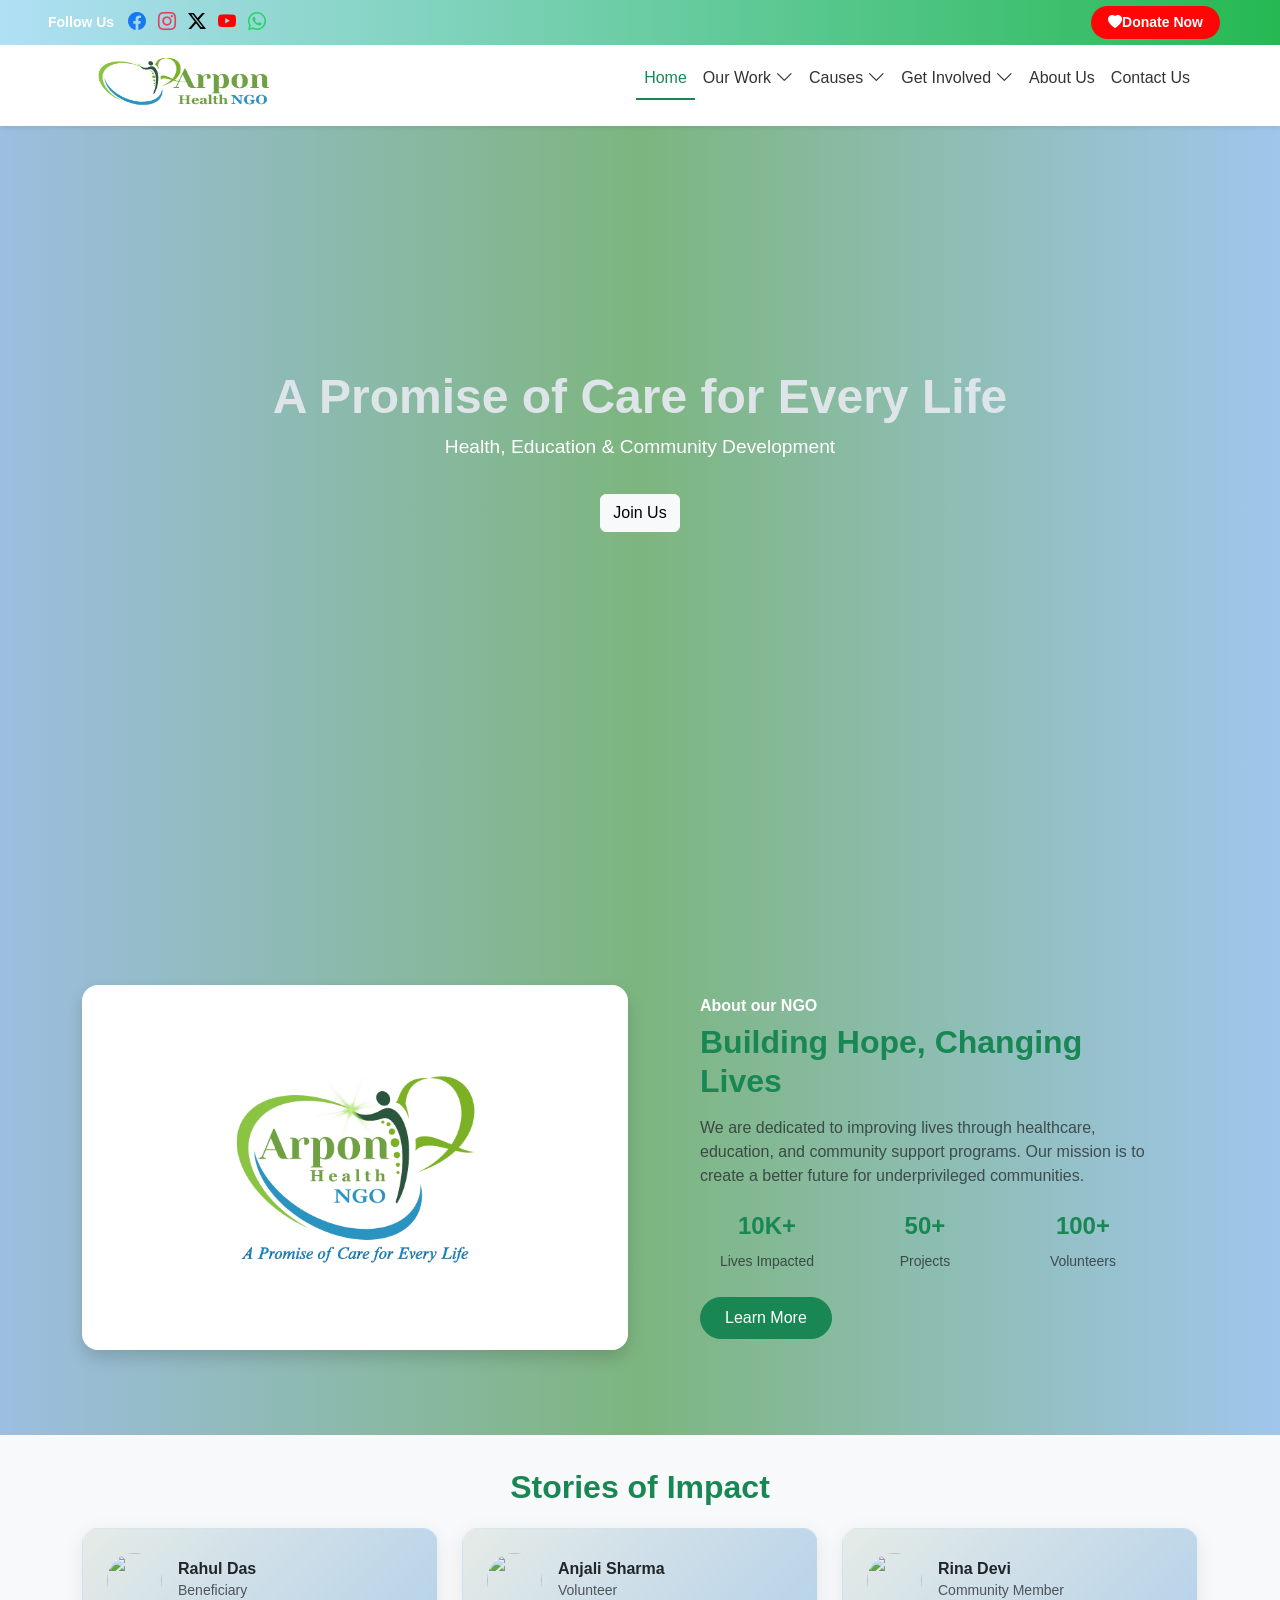
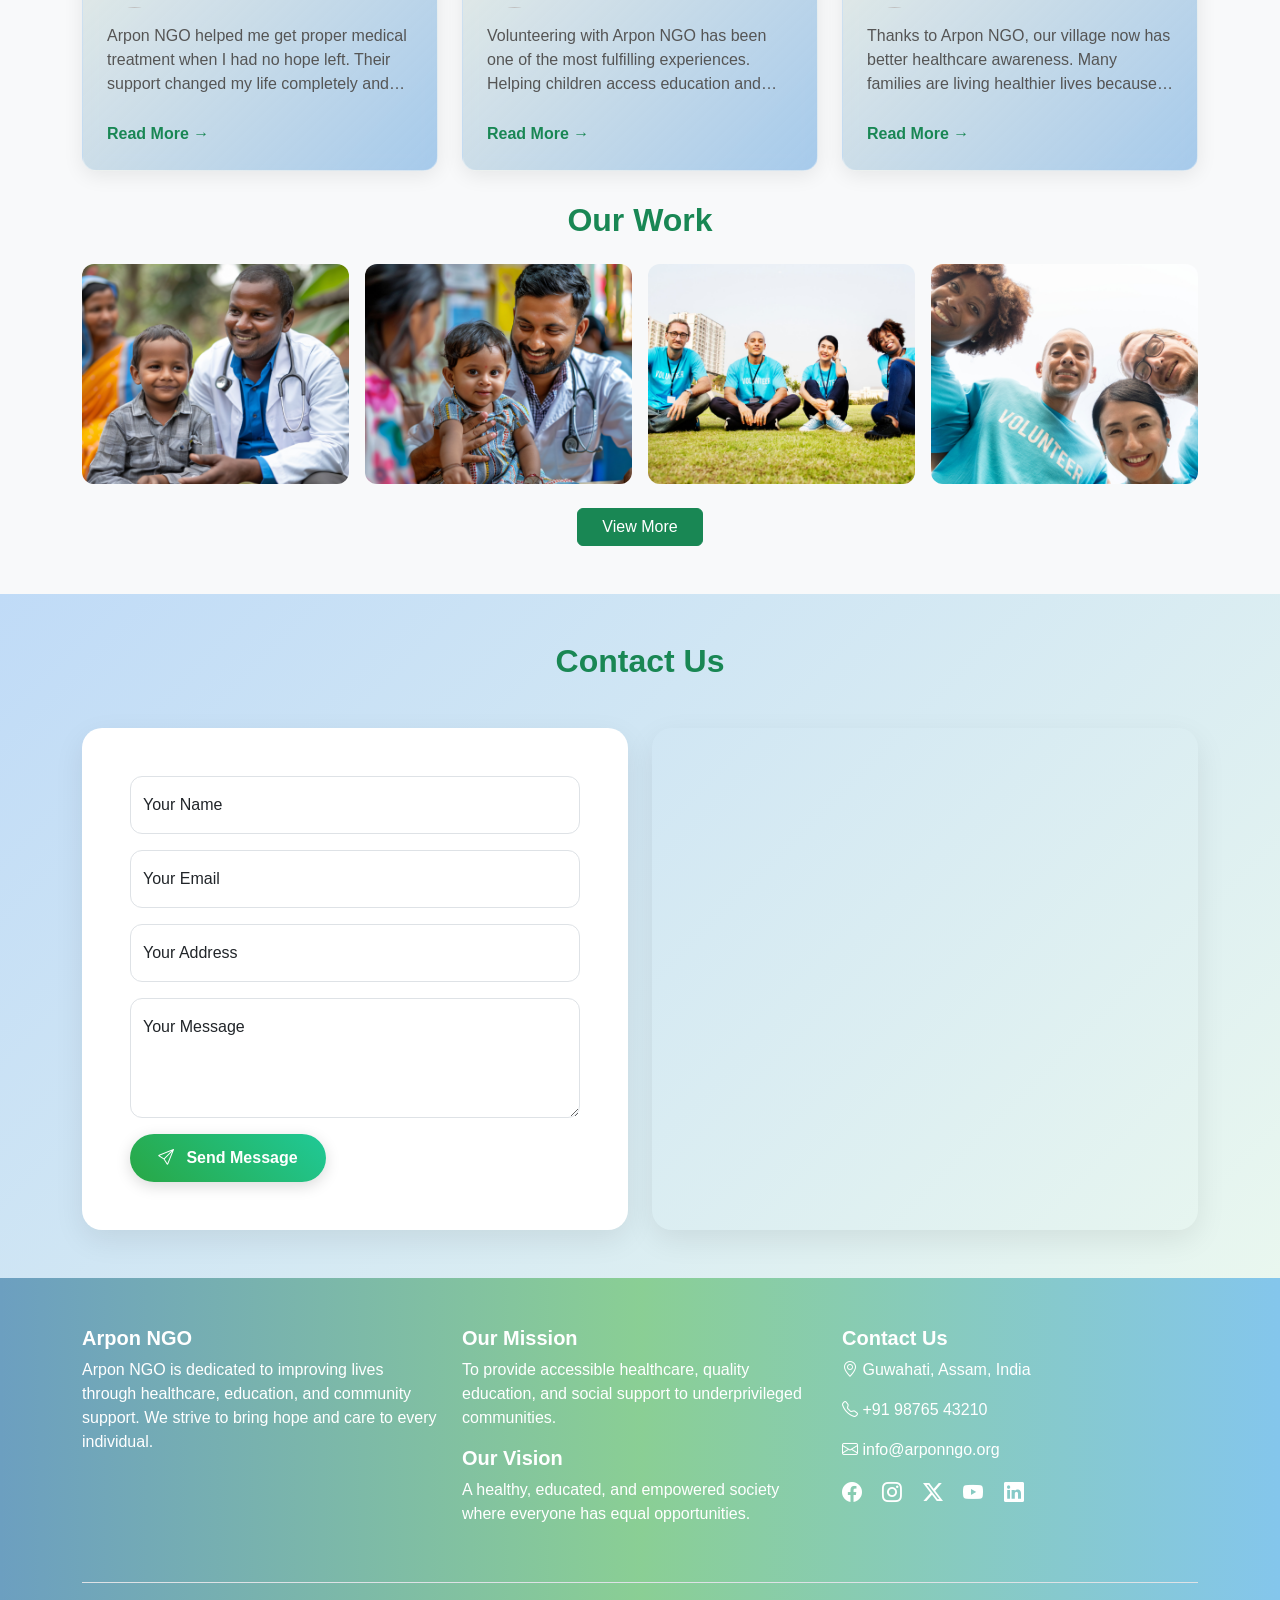
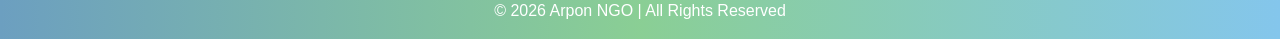
==== index.html @ b03c8c1a "updated all" ====
<!DOCTYPE html>
<html lang="en">
<head>
  <meta charset="UTF-8">
  <meta name="viewport" content="width=device-width, initial-scale=1.0">
  <title>Arpon NGO</title>

  <!-- Bootstrap 5 -->
  <link href="https://cdn.jsdelivr.net/npm/bootstrap@5.3.0/dist/css/bootstrap.min.css" rel="stylesheet">
  <link href="https://cdn.jsdelivr.net/npm/bootstrap-icons@1.11.3/font/bootstrap-icons.css" rel="stylesheet">
  

  <!-- Custom CSS -->
  <link rel="stylesheet" href="aseets/css/index.css">
  <link rel="stylesheet" href="aseets/css/gallery.css">
</head>
<body style="background: linear-gradient(to right, #9cbee0, #509c53be, #a0c6ec);">

  <!-- Top Bar -->
<div class="top-bar d-flex justify-content-between align-items-center px-3 px-lg-5">
  
  <!-- Social -->
   <div class="social-icons d-flex align-items-center">
    <span class="follow-text me-2">Follow Us</span>
      <a href="#" class="facebook"><i class="bi bi-facebook"></i></a>
      <a href="#" class="instagram"><i class="bi bi-instagram"></i></a>
      <a href="#" class="twitter"><i class="bi bi-twitter-x"></i></a>
      <a href="#" class="youtube"><i class="bi bi-youtube"></i></a>
      <a href="#" class="whatsapp"><i class="bi bi-whatsapp"></i></a>
    </div>

  <!-- Donate Button -->
  <a href="#" class="btn btn-donate-top">
    <i class="bi bi-heart-fill"></i>Donate Now</a>
</div>

<!-- Navbar -->
<nav class="navbar navbar-expand-lg navbar-light bg-white shadow-sm fixed-top">
  <div class="container" style="margin-top: -25px; margin-top: -15px;">

<!-- Logo -->
<a class="navbar-brand d-flex align-items-center fw-bold" href="#">
  <img src="aseets/image/logo.png" class="me-2" style="height:70px; width: 200px;">
</a>
    <!-- Mobile Toggle -->
    <button class="navbar-toggler custom-toggler" data-bs-toggle="collapse" data-bs-target="#navMenu">
      <span></span>
      <span></span>
      <span></span>
    </button>

    <!-- Menu -->
    <div class="collapse navbar-collapse" id="navMenu">
      <ul class="navbar-nav ms-auto align-items-lg-center">

        <li class="nav-item">
          <a class="nav-link active" href="#">
            <i class="bi bi-house-door me-1 d-lg-none"></i> Home
          </a>
        </li>
<!-- Our Work -->
<li class="nav-item dropdown">
  <a class="nav-link d-flex align-items-center" data-bs-toggle="dropdown">
    <i class="bi bi-images me-1 d-lg-none"></i>
    Our Work
    <i class="bi bi-chevron-down ms-1 dropdown-arrow"></i>
  </a>
  <ul class="dropdown-menu">
    <li><a class="dropdown-item" href="gallery.html">Photos</a></li>
    <li><a class="dropdown-item" href="gallery.html">Videos</a></li>
  </ul>
</li>

        <!-- Causes -->
        <li class="nav-item dropdown">
          <a class="nav-link d-flex align-items-center" data-bs-toggle="dropdown">
    <i class="bi bi-heart-pulse me-1 d-lg-none"></i> Causes
  <i class="bi bi-chevron-down ms-1 dropdown-arrow"></i>
</a>
          <ul class="dropdown-menu">
            <li><a class="dropdown-item" href="#">Healthcare</a></li>
            <li><a class="dropdown-item" href="#">Education</a></li>
          </ul>
        </li>

<!-- Get Involved -->
<li class="nav-item dropdown">
  <a class="nav-link d-flex align-items-center" data-bs-toggle="dropdown">
    <i class="bi bi-people me-1 d-lg-none"></i>
    Get Involved
    <i class="bi bi-chevron-down ms-1 dropdown-arrow"></i>
  </a>
  <ul class="dropdown-menu">
    <li><a class="dropdown-item" href="volunteer.html">Volunteer</a></li>
    <li><a class="dropdown-item" href="#">Partner With Us</a></li>
  </ul>
</li>

        <li class="nav-item">
          <a class="nav-link" href="about_us.html">
            <i class="bi bi-info-circle me-1 d-lg-none"></i> About Us
          </a>
        </li>

        <li class="nav-item">
          <a class="nav-link" href="#contact">
            <i class="bi bi-envelope me-1 d-lg-none"></i> Contact Us
          </a>
        </li>

      </ul>
    </div>

  </div>
</nav>

<!-- Hero Section -->
<section class="hero">
  <img src="aseets/image/NGO-health.img" class="hero-img" alt="NGO Work">

  <div class="container">
    <h1>A Promise of Care for Every Life</h1>
    <p class="text-white"> Health, Education & Community Development</p>
    <a href="volunteer.html" class="btn btn-light mt-3">Join Us</a>
  </div>
</section>

<!-- About Section -->
<section id="about" class="about-section py-5">
  <div class="container">
    <div class="row align-items-center g-4">

      <!-- Image -->
      <div class="col-lg-6 text-center">
        <div class="about-img-wrapper">
          <img src="aseets/image/Arpan-about.png" class="img-fluid rounded-4 shadow" alt="NGO Work">
        </div>
      </div>

      <!-- About -->
      <div class="col-lg-6">
        <div class="about-card p-4 p-md-5">

          <h6 class="text-white fw-semibold mb-2">About our NGO </h6>
          <h2 class="fw-bold mb-3">Building Hope, Changing Lives</h2>

          <p class="text-muted">
            We are dedicated to improving lives through healthcare, education,
            and community support programs. Our mission is to create a better
            future for underprivileged communities.
          </p>

          <!-- Stats -->
          <div class="row text-center my-4">
            <div class="col-4">
              <h4 class="fw-bold text-success">10K+</h4>
              <small class="text-muted">Lives Impacted</small>
            </div>
            <div class="col-4">
              <h4 class="fw-bold text-success">50+</h4>
              <small class="text-muted">Projects</small>
            </div>
            <div class="col-4">
              <h4 class="fw-bold text-success">100+</h4>
              <small class="text-muted">Volunteers</small>
            </div>
          </div>

          <!-- Button -->
          <a href="about_us.html" class="btn btn-success px-4 py-2 rounded-pill glow-btn">
            Learn More
          </a>

        </div>
      </div>

    </div>
  </div>
</section>


<!-- Stories of Impact -->
<section id="stories" class="py-5 bg-light">
  <div class="container">
    <h2 class="text-center fw-bold mb-5" style="margin-top: -15px;"> Stories of Impact</h2>

    <!--  Desktop Grid -->
    <div class="row g-4 d-none d-md-flex" style="margin-top: -50px; margin-bottom: -1rem;">

      <!-- Card 1 -->
      <div class="col-md-4">
        <div class="story-card h-100 p-4">
          <div class="d-flex align-items-center mb-3">
            <img src="aseets/image/user1.jpg" class="story-avatar me-3">
            <div>
              <h6 class="mb-0 fw-bold">Rahul Das</h6>
              <small class="text-muted">Beneficiary</small>
            </div>
          </div>

          <p class="story-text">
            Arpon NGO helped me get proper medical treatment when I had no hope left. 
            Their support changed my life completely and now I am able to work and support my family again.
          </p>

          <span class="read-more">Read More →</span>
        </div>
      </div>

      <!-- Card 2 -->
      <div class="col-md-4">
        <div class="story-card h-100 p-4">
          <div class="d-flex align-items-center mb-3">
            <img src="aseets/image/user2.jpg" class="story-avatar me-3">
            <div>
              <h6 class="mb-0 fw-bold">Anjali Sharma</h6>
              <small class="text-muted">Volunteer</small>
            </div>
          </div>

          <p class="story-text">
            Volunteering with Arpon NGO has been one of the most fulfilling experiences. 
            Helping children access education and seeing their smiles is priceless.
          </p>

          <span class="read-more">Read More →</span>
        </div>
      </div>

      <!-- Card 3 -->
      <div class="col-md-4">
        <div class="story-card h-100 p-4">
          <div class="d-flex align-items-center mb-3">
            <img src="aseets/image/user3.jpg" class="story-avatar me-3">
            <div>
              <h6 class="mb-0 fw-bold">Rina Devi</h6>
              <small class="text-muted">Community Member</small>
            </div>
          </div>

          <p class="story-text">
            Thanks to Arpon NGO, our village now has better healthcare awareness. 
            Many families are living healthier lives because of their programs.
          </p>

          <span class="read-more">Read More →</span>
        </div>
      </div>

    </div>

    <!--Mobile Slider -->
    <div id="storyCarousel" class="carousel slide d-md-none" data-bs-ride="carousel">
      <div class="carousel-inner" style="margin-top: -20px;">

        <!-- Slide 1 -->
        <div class="carousel-item active">
          <div class="story-card p-4">
            <div class="d-flex align-items-center mb-3">
              <img src="aseets/image/Teams-img/3.png" class="story-avatar me-3">
              <div>
                <h6 class="mb-0 fw-bold">Rahul Das</h6>
                <small class="text-muted">Beneficiary</small>
              </div>
            </div>

            <p class="story-text">
              Arpon NGO helped me get proper medical treatment when I had no hope left. 
              Their support changed my life completely and now I am able to work and support my family again.Thanks to Arpon NGO, our village now has better healthcare awareness. 
              Many families are living healthier lives because of their programs.
            </p>

            <span class="read-more">Read More →</span>
          </div>
        </div>

        <!-- Slide 2 -->
        <div class="carousel-item">
          <div class="story-card p-4">
            <div class="d-flex align-items-center mb-3">
              <img src="aseets/image/Teams-img/2.png" class="story-avatar me-3">
              <div>
                <h6 class="mb-0 fw-bold">Anjali Sharma</h6>
                <small class="text-muted">Volunteer</small>
              </div>
            </div>

            <p class="story-text">
              Volunteering with Arpon NGO has been one of the most fulfilling experiences. 
              Helping children access education and seeing their smiles is priceless.Thanks to Arpon NGO, our village now has better healthcare awareness. 
              Many families are living healthier lives because of their programs.
            </p>

            <span class="read-more">Read More →</span>
          </div>
        </div>

        <!-- Slide 3 -->
        <div class="carousel-item">
          <div class="story-card p-4">
            <div class="d-flex align-items-center mb-3">
              <img src="aseets/image/Teams-img/1.png" class="story-avatar me-3">
              <div>
                <h6 class="mb-0 fw-bold">Rina Devi</h6>
                <small class="text-muted">Community Member</small>
              </div>
            </div>

            <p class="story-text">
              Thanks to Arpon NGO, our village now has better healthcare awareness. 
              Many families are living healthier lives because of their programs.Thanks to Arpon NGO, our village now has better healthcare awareness. 
              Many families are living healthier lives because of their programs.
            </p>

            <span class="read-more">Read More →</span>
          </div>
        </div>

      </div>

      <!-- Controls -->
      <button class="carousel-control-prev" type="button" data-bs-target="#storyCarousel" data-bs-slide="prev">
        <span class="carousel-control-prev-icon bg-dark rounded-circle p-2"></span>
      </button>

      <button class="carousel-control-next" type="button" data-bs-target="#storyCarousel" data-bs-slide="next">
        <span class="carousel-control-next-icon bg-dark rounded-circle p-2"></span>
      </button>
    </div>

  </div>
</section>

<!-- Gallery Section -->
<section id="gallery" class="py-5 bg-light">
  <div class="container" style="margin-top: -50px;">
    <h2 class="text-center fw-bold mb-4">Our Work</h2>

    <!-- Initial Gallery (Preview) -->
    <div class="row g-3" id="previewGallery">

      <!-- Image -->
      <div class="col-4 col-md-3">
        <img src="aseets/image/1.png" class="img-fluid gallery-img"
          data-title="Medical Camp" data-date="Jan 2026">
      </div>

      <div class="col-4 col-md-3">
        <img src="aseets/image/2.png" class="img-fluid gallery-img"
          data-title="Health Drive" data-date="Feb 2026">
      </div>

      <div class="col-4 col-md-3">
        <img src="aseets/image/3.png" class="img-fluid gallery-img"
          data-title="Awareness Program" data-date="Mar 2026">
      </div>

      <div class="col-4 col-md-3">
        <img src="aseets/image/4.png" class="img-fluid gallery-img"
          data-title="Community Help" data-date="Apr 2026">
      </div>

    </div>

    <!-- View More Button -->
   <div class="text-center mt-4">
  <a href="gallery.html" class="btn btn-success px-4">
    View More
  </a>
</div>

    <!-- Full Gallery -->
    <div class="row g-3 mt-3 d-none" id="fullGallery">

      <!-- Add MANY images -->
      <div class="col-4 col-md-3">
        <img src="aseets/image/5.png" class="img-fluid gallery-img"
          data-title="Health Camp" data-date="May 2026">
      </div>

      <div class="col-4 col-md-3">
        <img src="aseets/image/6.png" class="img-fluid gallery-img"
          data-title="Food Distribution" data-date="Jun 2026">
      </div>

      <div class="col-4 col-md-3">
        <img src="aseets/image/1.png" class="img-fluid gallery-img"
          data-title="Medical Help" data-date="Jul 2026">
      </div>

      <!-- Add more as needed -->

      <!-- Show Less -->
      <div class="col-12 text-center mt-4">
        <button class="btn btn-outline-success" id="showLessBtn">
          Show Less
        </button>
      </div>

    </div>
  </div>
</section>

<div class="modal fade" id="imageModal" tabindex="-1">
  <div class="modal-dialog modal-dialog-centered">
    <div class="modal-content text-center">

      <button class="btn-close position-absolute top-0 end-0 m-3"
        data-bs-dismiss="modal"></button>

      <img id="modalImage">

      <div id="modalCaption" class="text-white"></div>

    </div>
  </div>
</div>




<section id="contact" class="py-5 contact-section">
  <div class="container">

    <h2 class="text-center fw-bold mb-5">Contact Us</h2>

    <div class="row g-4 align-items-stretch">

      <!-- Contact Form -->
      <div class="col-lg-6 col-md-12">
        <div class="contact-card p-4 p-lg-5 h-100">

          <form>

            <div class="form-floating mb-3">
              <input type="text" class="form-control" placeholder="Your Name">
              <label>Your Name</label>
            </div>

            <div class="form-floating mb-3">
              <input type="email" class="form-control" placeholder="Your Email">
              <label>Your Email</label>
            </div>

            <div class="form-floating mb-3">
              <input type="text" class="form-control" placeholder="Your Address">
              <label>Your Address</label>
            </div>

            <div class="form-floating mb-3">
              <textarea class="form-control" style="height: 120px;" placeholder="Your Message"></textarea>
              <label>Your Message</label>
            </div>

            <!-- SAME BUTTON -->
            <button class="btn-send">
              <i class="bi bi-send me-2"></i> Send Message
            </button>

          </form>

        </div>
      </div>

      <!-- Map + Info -->
      <div class="col-lg-6 col-md-12">
        <div class="map-card h-100">

          <iframe 
            src="https://maps.google.com/maps?q=guwahati&t=&z=13&ie=UTF8&iwloc=&output=embed"
            allowfullscreen>
          </iframe>

        </div>
      </div>

    </div>

  </div>
</section>

<!-- Footer -->
<footer style="background: linear-gradient(to right, #6c9fc0, #a3f7aece, #84c6ec);"
class="bg-dark text-white pt-5 pb-3">
  <div class="container">
    <div class="row">

      <!-- About NGO -->
      <div class="col-md-4 mb-4">
        <h5 class="fw-bold">Arpon NGO</h5>
        <p>
          Arpon NGO is dedicated to improving lives through healthcare, education, 
          and community support. We strive to bring hope and care to every individual.
        </p>
      </div>

      <!-- Mission & Vision -->
      <div class="col-md-4 mb-4">
        <h5 class="fw-bold">Our Mission</h5>
        <p>
          To provide accessible healthcare, quality education, and social support 
          to underprivileged communities.
        </p>

        <h5 class="fw-bold mt-3">Our Vision</h5>
        <p>
          A healthy, educated, and empowered society where everyone has equal opportunities.
        </p>
      </div>

      <!-- Contact Info -->
      <div class="col-md-4 mb-4">
        <h5 class="fw-bold">Contact Us</h5>
        <p><i class="bi bi-geo-alt"></i> Guwahati, Assam, India</p>
        <p><i class="bi bi-telephone"></i> +91 98765 43210</p>
        <p><i class="bi bi-envelope"></i> info@arponngo.org</p>

        <!-- Social Media -->
        <div class="mt-3">
          <a href="#" class="text-white me-3"><i class="bi bi-facebook fs-5"></i></a>
          <a href="#" class="text-white me-3"><i class="bi bi-instagram fs-5"></i></a>
          <a href="#" class="text-white me-3"><i class="bi bi-twitter-x fs-5"></i></a>
          <a href="#" class="text-white me-3"><i class="bi bi-youtube fs-5"></i></a>
          <a href="#" class="text-white"><i class="bi bi-linkedin fs-5"></i></a>
        </div>
      </div>

    </div>

    <!-- Bottom Footer -->
    <div class="text-center border-top pt-3 mt-3">
      <p class="mb-0">© 2026 Arpon NGO | All Rights Reserved</p>
    </div>
  </div>
</footer>

<!-- Bootstrap JS -->
<script src="https://cdn.jsdelivr.net/npm/bootstrap@5.3.0/dist/js/bootstrap.bundle.min.js"></script>

<script src="aseets/js/gallery.js"></script>
<script src="aseets/js/stories.js"></script>


</body>
</html>
---- aseets/css/index.css ----
/* Colors */
:root {
  --primary: #8bc343;
  --secondary: #2a93c0;
}

/* General */
body {
  font-family: 'Segoe UI', sans-serif;
}


/* ================= TOP BAR ================= */

.top-bar {
  position: fixed;
  top: 0;
  width: 100%;
  z-index: 1050;
  background: linear-gradient(to right, #b0e0f5, #25b952);
  color: #fff;
  min-height: 45px;
  padding: 5px 0;
}

/* Social Container */
.social-icons {
  display: flex;
  align-items: center;
}

/* Follow Us Text */
.follow-text {
  font-size: 14px;
  font-weight: 600;
  color: #ffffff;
  margin-right: 8px;
  white-space: nowrap;
}

/* Links */
.top-bar a {
  color: #fff;
  margin-right: 12px;
  font-size: 14px;
  transition: 0.3s;
}

.top-bar a:hover {
  color: #f5fbff;
}

/* SOCIAL ICON COLORS */
.social-icons a {
  font-size: 18px;
  margin: 0 6px;
  transition: 0.3s;
}

/* Facebook */
.social-icons a.facebook {
  color: #1877F2;
}

/* Instagram */
.social-icons a.instagram {
  color: #E4405F;
}

/* Twitter (X) */
.social-icons a.twitter {
  color: #000000;
}

/* YouTube */
.social-icons a.youtube {
  color: #FF0000;
}

/* WhatsApp */
.social-icons a.whatsapp {
  color: #25D366;
}

/* Hover */
.social-icons a:hover {
  transform: scale(1.2);
}

/* Donate Button */
.btn-donate-top {
  background: #ff0505;
  color: #fff;
  padding: 5px 16px;
  border-radius: 30px;
  text-decoration: none;
  font-weight: 600;
  animation: glow 1.5s infinite alternate;
}

.btn-donate-top:hover {
  transform: scale(1.1);
}

/* ================= MOBILE ================= */

@media (max-width: 576px) {

  .top-bar {
    flex-wrap: wrap;
    justify-content: space-between;
    padding: 6px 10px;
  }

  /* KEEP Follow Us visible */
  .follow-text {
    display: inline;
    font-size: 13px;
  }

  .social-icons a {
    font-size: 15px;
    margin: 0 4px;
  }

  .btn-donate-top {
    padding: 4px 10px;
    font-size: 12px;
  }
}
/* Navbar Fix after topbar */
.navbar {
  top: 45px;
}

/* Mobile Icons */
.nav-link i {
  font-size: 18px;
}

/* Custom Hamburger */
.custom-toggler {
  border: none;
  outline: none;
}

.custom-toggler span {
  display: block;
  width: 25px;
  height: 3px;
  margin: 5px;
  background: #28a745;
  transition: 0.3s;
}

/* Animation */
.custom-toggler:hover span {
  background: #000;
}

/* Animation when active */
.custom-toggler.active span:nth-child(1) {
  transform: rotate(45deg) translate(5px, 5px);
}

.custom-toggler.active span:nth-child(2) {
  opacity: 0;
}

.custom-toggler.active span:nth-child(3) {
  transform: rotate(-45deg) translate(6px, -6px);
}

/* Dropdown Smooth */
.dropdown-menu {
  border-radius: 10px;
  border: none;
  box-shadow: 0 10px 20px rgba(0,0,0,0.1);
}


/* NAV LINK UNDERLINE ANIMATION */
.navbar .nav-link {
  position: relative;
  color: #333;
  transition: 0.3s;
}

/* underline hidden */
.navbar .nav-link::after {
  content: "";
  position: absolute;
  width: 0%;
  height: 2px;
  left: 0;
  bottom: 0;
  background: #198754; /* Bootstrap success color */
  transition: width 0.3s ease;
}

/* hover effect */
.navbar .nav-link:hover::after {
  width: 100%;
}

/* active link underline */
.navbar .nav-link.active::after {
  width: 100%;
}

/* optional active color */
.navbar .nav-link.active {
  color: #198754 !important;
}


/* DROPDOWN HOVER (Desktop only) */
@media (min-width: 992px) {
  .navbar .dropdown:hover .dropdown-menu {
    display: block;
    margin-top: 0;
  }
}

/* Hero Section */
.hero {
  position: relative;
  height: 100vh;
  display: flex;
  align-items: center;
  justify-content: center;
  overflow: hidden;
}

/* Background Image */
.hero-img {
  position: absolute;
  width: 100%;
  height: 100%;
  object-fit: cover;
  top: 0;
  left: 0;
  z-index: 1;
}

/* Dark Overlay (IMPORTANT) */
.hero::before {
.hero::before {
  background: linear-gradient(
    rgba(0,0,0,0.6),
    rgba(0,0,0,0.4)
  );
}
}

/* Text Content */
.hero .container {
  position: relative;
  z-index: 3;
  text-align: center;
  color: #dee5e9;
}
.hero .btn {
  transition: all 0.3s ease;
}

.hero .btn:hover {
  transform: translateY(-5px);
  background-color: #4CAF50;
  color: #fff;
}

/* Improve visibility */
.hero h1 {
  font-size: 3rem;
  font-weight: 700;
}

.hero p {
  font-size: 1.2rem;
}

/* Hover Glow about */
.glow-btn:hover {
  box-shadow: 0 0 15px rgba(252, 255, 253, 0.8),
              0 0 30px rgba(27, 180, 21, 0.993);
  transform: translateY(-2px);
}

/* stories of impact */
/* Story Card */
.story-card {
  background: #ffffff;
  border-radius: 15px;
  box-shadow: 0 5px 20px rgba(0,0,0,0.08);
  transition: 0.3s;
  display: flex;
  flex-direction: column;
}
.story-card {
  background: linear-gradient(135deg, rgba(227, 233, 228, 0.904), rgba(134, 183, 229, 0.719));
  backdrop-filter: blur(10px);
  border: 1px solid rgba(255,255,255,0.3);
}
.story-card:hover {
  transform: translateY(-5px);
}

/* Avatar */
.story-avatar {
  width: 55px;
  height: 55px;
  border-radius: 50%;
  object-fit: cover;
}

/* Equal text area */
.story-text {
  display: -webkit-box;
  -webkit-line-clamp: 3; /* truncate */
  -webkit-box-orient: vertical;
  overflow: hidden;
  color: #555;
  flex-grow: 1;
  transition: 0.3s;
}

/* Expanded */
.story-text.expanded {
  -webkit-line-clamp: unset;
}

/* Read More */
.read-more {
  color: #198754;
  font-weight: 600;
  cursor: pointer;
  margin-top: 10px;
  display: inline-block;
}
/* ===== SECTION BG ===== */
.contact-section {
  background: linear-gradient(135deg, #c0dbf7, #e9f7ef);
}

/* ===== CARD STYLE ===== */
.contact-card {
  background: #fff;
  border-radius: 20px;
  box-shadow: 0 10px 30px rgba(0,0,0,0.08);
  transition: 0.3s;
}

.contact-card:hover {
  transform: translateY(-5px);
}

/* ===== FORM ===== */
.form-control {
  border-radius: 12px;
  padding: 12px;
}

.form-control:focus {
  border-color: #198754;
  box-shadow: 0 0 0 0.15rem rgba(25,135,84,0.2);
}

/* ===== MAP CARD ===== */
.map-card {
  border-radius: 20px;
  overflow: hidden;
  box-shadow: 0 10px 30px rgba(0,0,0,0.08);
  height: 100%;
}

.map-card iframe {
  width: 100%;
  height: 100%;
  min-height: 300px;
  border: 0;
}

/* ===== BUTTON (UNCHANGED STYLE ENHANCED) ===== */
/* Animated Send message Button */
.btn-send {
  position: relative;
  display: inline-block;
  padding: 12px 28px;
  background: linear-gradient(45deg, #28a745, #20c997);
  color: #fff;
  font-weight: 600;
  border: none;
  border-radius: 50px;
  overflow: hidden;
  transition: all 0.3s ease;
  box-shadow: 0 4px 15px rgba(0,0,0,0.15);
}



/* ===== MOBILE ===== */
@media (max-width: 576px) {

  .contact-card {
    padding: 20px !important;
  }

  .btn-send {
    width: 100%;
    text-align: center;
  }

  h2 {
    font-size: 22px;
  }
}

/* ===== TABLET ===== */
@media (min-width: 577px) and (max-width: 991px) {

  .map-card iframe {
    min-height: 350px;
  }
}

/* ===== DESKTOP ===== */
@media (min-width: 992px) {

  .map-card iframe {
    min-height: 100%;
  }
}

/* Footer */
footer {
  background: var(--secondary);
  color: white;
}
footer a:hover {
  color: #4CAF50;
  transition: 0.3s;
}

/* Universal Responsive Spacing */
.custom-margin {
  margin-bottom: clamp(16px, 3vw, 32px);
}




    .nav-link {
    padding: 10px 0;
    font-size: 16px;
  }
---- aseets/css/gallery.css ----
/* ===== BODY ===== */
body {
  background: #f8f9fa;
}

/* ===== TITLE ===== */
h2 {
  color: #198754;
}

/* ===== TABS ===== */
.nav-pills .nav-link {
  border-radius: 30px;
  padding: 8px 20px;
  border: 1px solid #198754;
  color: #198754;
  margin: 5px;
  transition: 0.3s;
}

.nav-pills .nav-link.active {
  background: #198754;
  color: #fff;
}

/* ===== GALLERY CARD ===== */
.gallery-card {
  position: relative;
  overflow: hidden;
  border-radius: 15px;
  cursor: pointer;
}

/* ===== IMAGE FIX (CLEAN SINGLE RULE) ===== */
.gallery-img {
  width: 100%;
  height: 140px;              /* Mobile default */
  object-fit: cover;
  border-radius: 12px;
  transition: 0.4s;
}

/* Tablet */
@media (min-width: 576px) {
  .gallery-img {
    height: 180px;
  }
}

/* Desktop */
@media (min-width: 992px) {
  .gallery-img {
    height: 220px;
  }
}

/* ===== HOVER EFFECT ===== */
.gallery-card:hover .gallery-img {
  transform: scale(1.08);
}

/* ===== OVERLAY ===== */
.overlay {
  position: absolute;
  inset: 0;
  background: rgba(0,0,0,0.5);
  display: flex;
  justify-content: center;
  align-items: center;
  opacity: 0;
  transition: 0.3s;
}

.overlay span {
  color: #fff;
  background: #198754;
  padding: 6px 15px;
  border-radius: 20px;
  font-weight: 500;
}

.gallery-card:hover .overlay {
  opacity: 1;
}

/* ===== VIDEO ===== */
.video-card {
  border-radius: 12px;
  overflow: hidden;
}

/* ===== MODAL PERFECT FIX ===== */
.modal-dialog {
  max-width: 900px;
}

/* Dark background */
.modal-content {
  background: rgba(0, 0, 0, 0.95);
  border-radius: 12px;
  padding: 10px;
  text-align: center;
}

/* IMAGE INSIDE MODAL */
#modalImage {
  width: 100%;
  max-height: 80vh;           /* Desktop perfect fit */
  object-fit: contain;
  border-radius: 10px;
}

/* Caption */
#modalCaption {
  color: #fff;
  margin-top: 10px;
  font-size: 15px;
}

/* Close button */
.btn-close {
  position: absolute;
  top: 10px;
  right: 10px;
  background: #fff;
  border-radius: 50%;
  opacity: 1;
}

/* ===== MOBILE MODAL FIX ===== */
@media(max-width:768px){
  #modalImage {
    max-height: 60vh;
  }
}
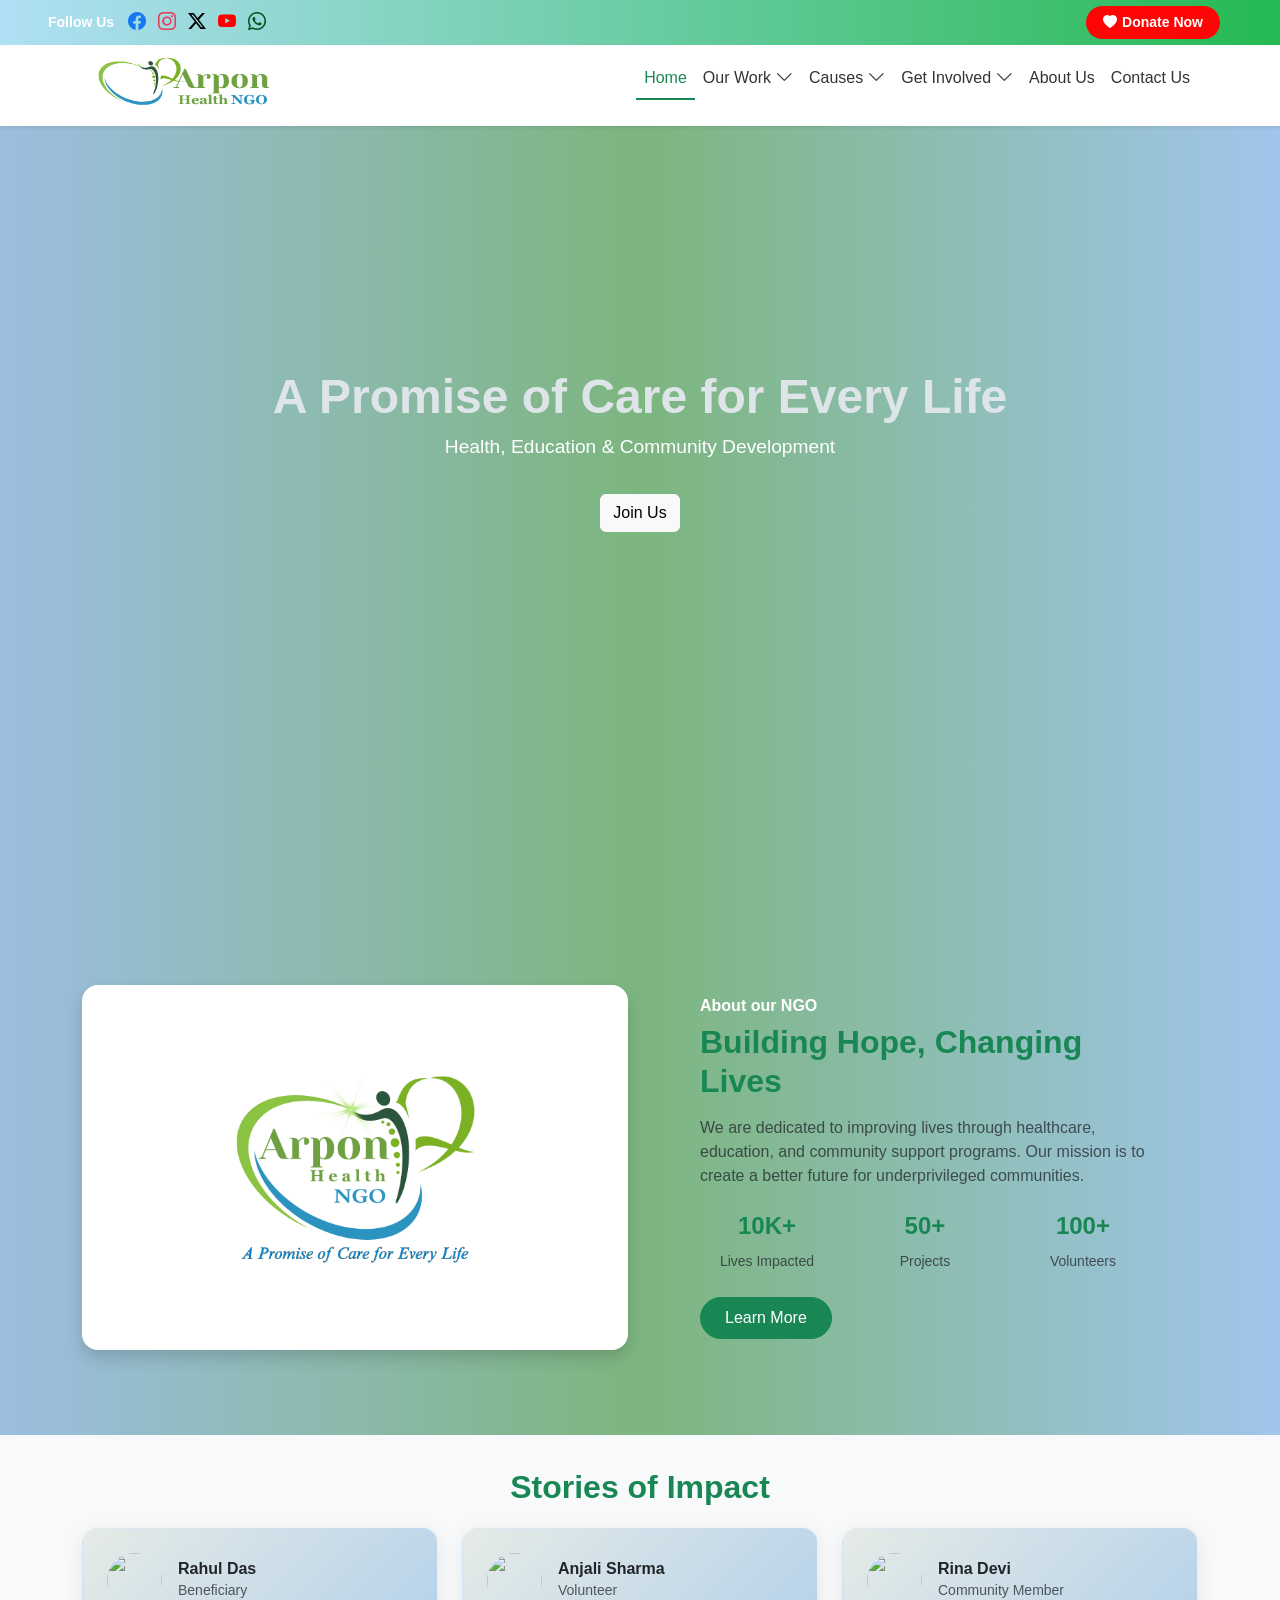
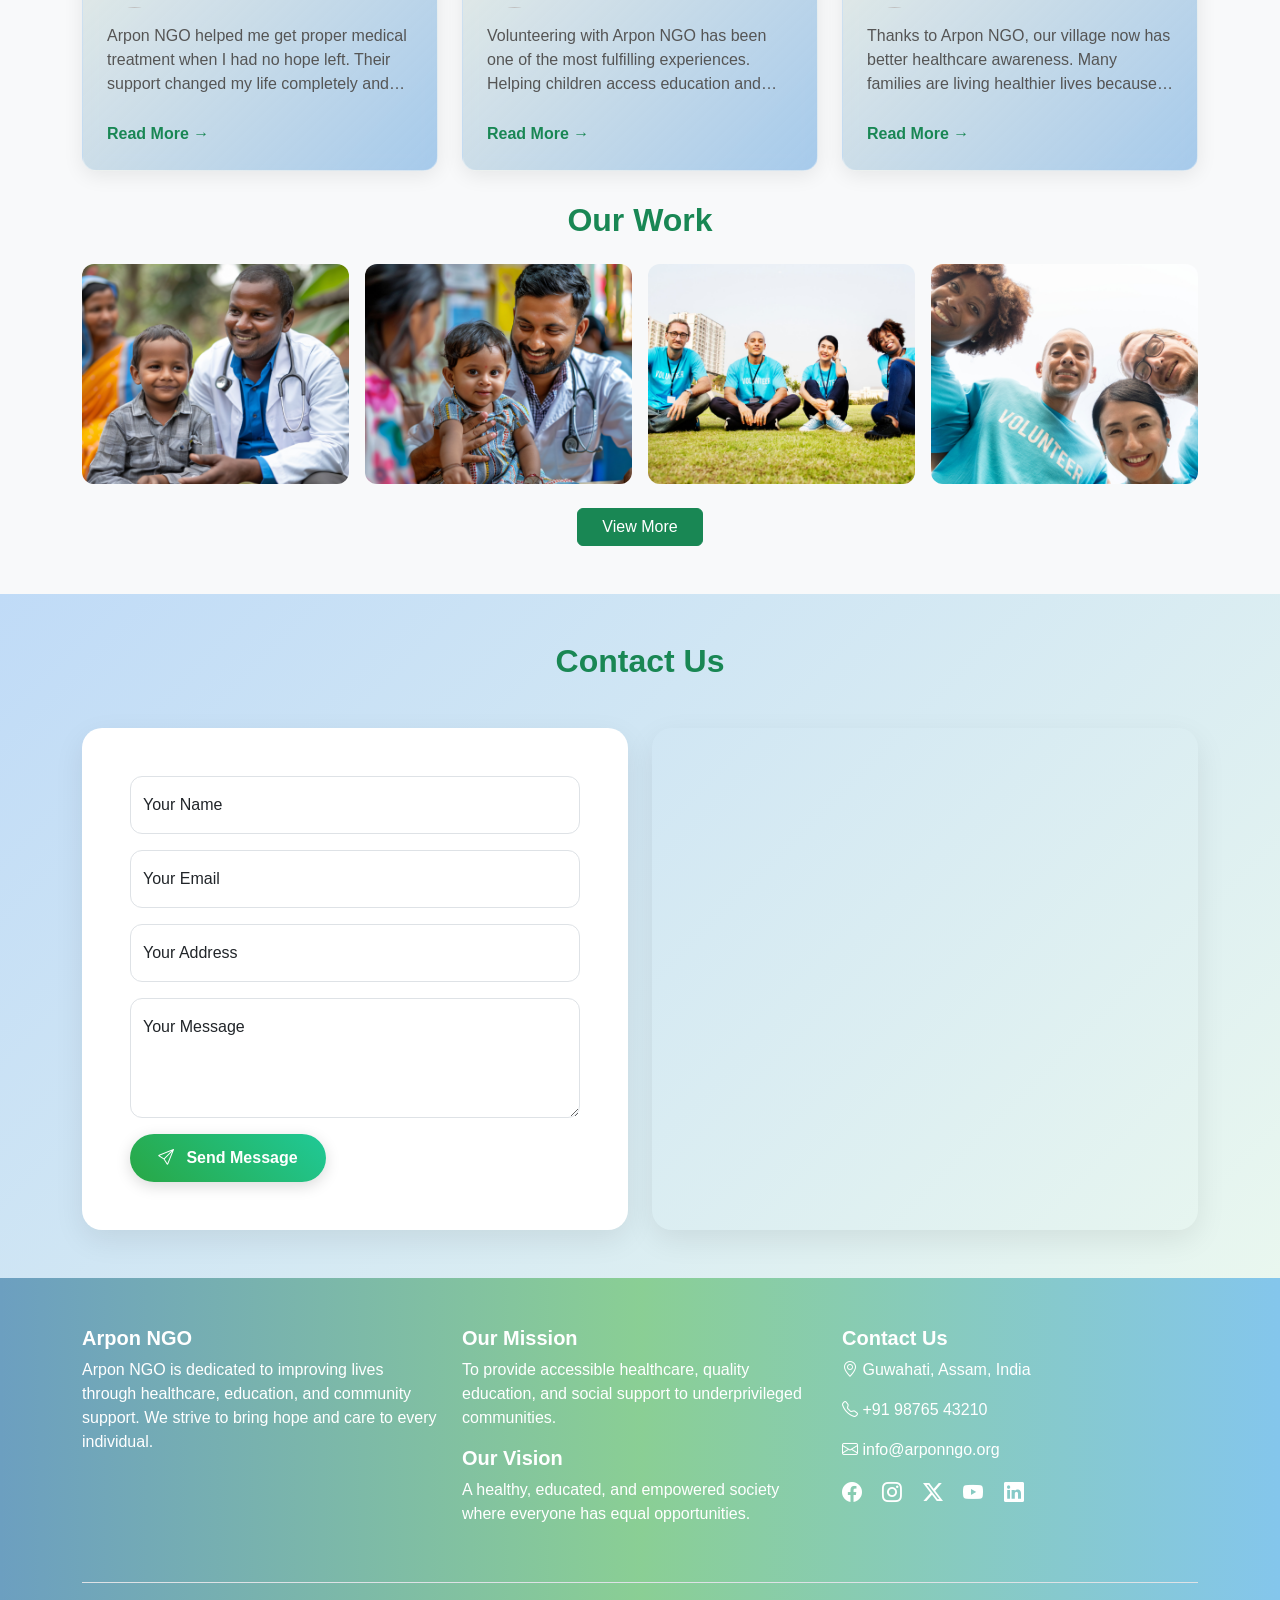
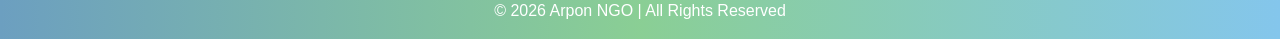
==== commit b8f174ae: "updated" ====
--- a/index.html
+++ b/index.html
@@ -31,7 +31,7 @@
 
   <!-- Donate Button -->
   <a href="#" class="btn btn-donate-top">
-    <i class="bi bi-heart-fill"></i>Donate Now</a>
+    <i class="bi bi-heart-fill" style="margin-right: 5px;"></i>Donate Now</a>
 </div>
 
 <!-- Navbar -->
@@ -92,7 +92,7 @@
   </a>
   <ul class="dropdown-menu">
     <li><a class="dropdown-item" href="volunteer.html">Volunteer</a></li>
-    <li><a class="dropdown-item" href="#">Partner With Us</a></li>
+    <li><a class="dropdown-item" href="partnerwithus.html">Partner With Us</a></li>
   </ul>
 </li>
 
@@ -116,7 +116,7 @@
 
 <!-- Hero Section -->
 <section class="hero">
-  <img src="aseets/image/NGO-health.img" class="hero-img" alt="NGO Work">
+  <img src="aseets/image/health-hero.jpg" class="hero-img" alt="NGO Work">
 
   <div class="container">
     <h1>A Promise of Care for Every Life</h1>
--- a/aseets/css/index.css
+++ b/aseets/css/index.css
@@ -81,7 +81,7 @@
 
 /* WhatsApp */
 .social-icons a.whatsapp {
-  color: #25D366;
+  color: #01521f;
 }
 
 /* Hover */
--- a/aseets/css/gallery.css
+++ b/aseets/css/gallery.css
@@ -30,7 +30,6 @@
   border-radius: 15px;
   cursor: pointer;
 }
-
 /* ===== IMAGE FIX (CLEAN SINGLE RULE) ===== */
 .gallery-img {
   width: 100%;
@@ -96,10 +95,11 @@
 
 /* Dark background */
 .modal-content {
-  background: rgba(0, 0, 0, 0.95);
+  background: rgb(42, 42, 43);
   border-radius: 12px;
   padding: 10px;
   text-align: center;
+  position: relative; /* added for proper button positioning */
 }
 
 /* IMAGE INSIDE MODAL */
@@ -112,19 +112,21 @@
 
 /* Caption */
 #modalCaption {
-  color: #fff;
+  color: #cababa;
   margin-top: 10px;
   font-size: 15px;
 }
 
-/* Close button */
+/*  FIXED Close button */
 .btn-close {
   position: absolute;
   top: 10px;
   right: 10px;
-  background: #fff;
   border-radius: 50%;
+  padding: 8px;
+  background-color: rgba(250, 255, 248, 0.986); /* FIXED: use background-color instead of background */
   opacity: 1;
+  filter: invert(1); /* ensures icon is visible */
 }
 
 /* ===== MOBILE MODAL FIX ===== */
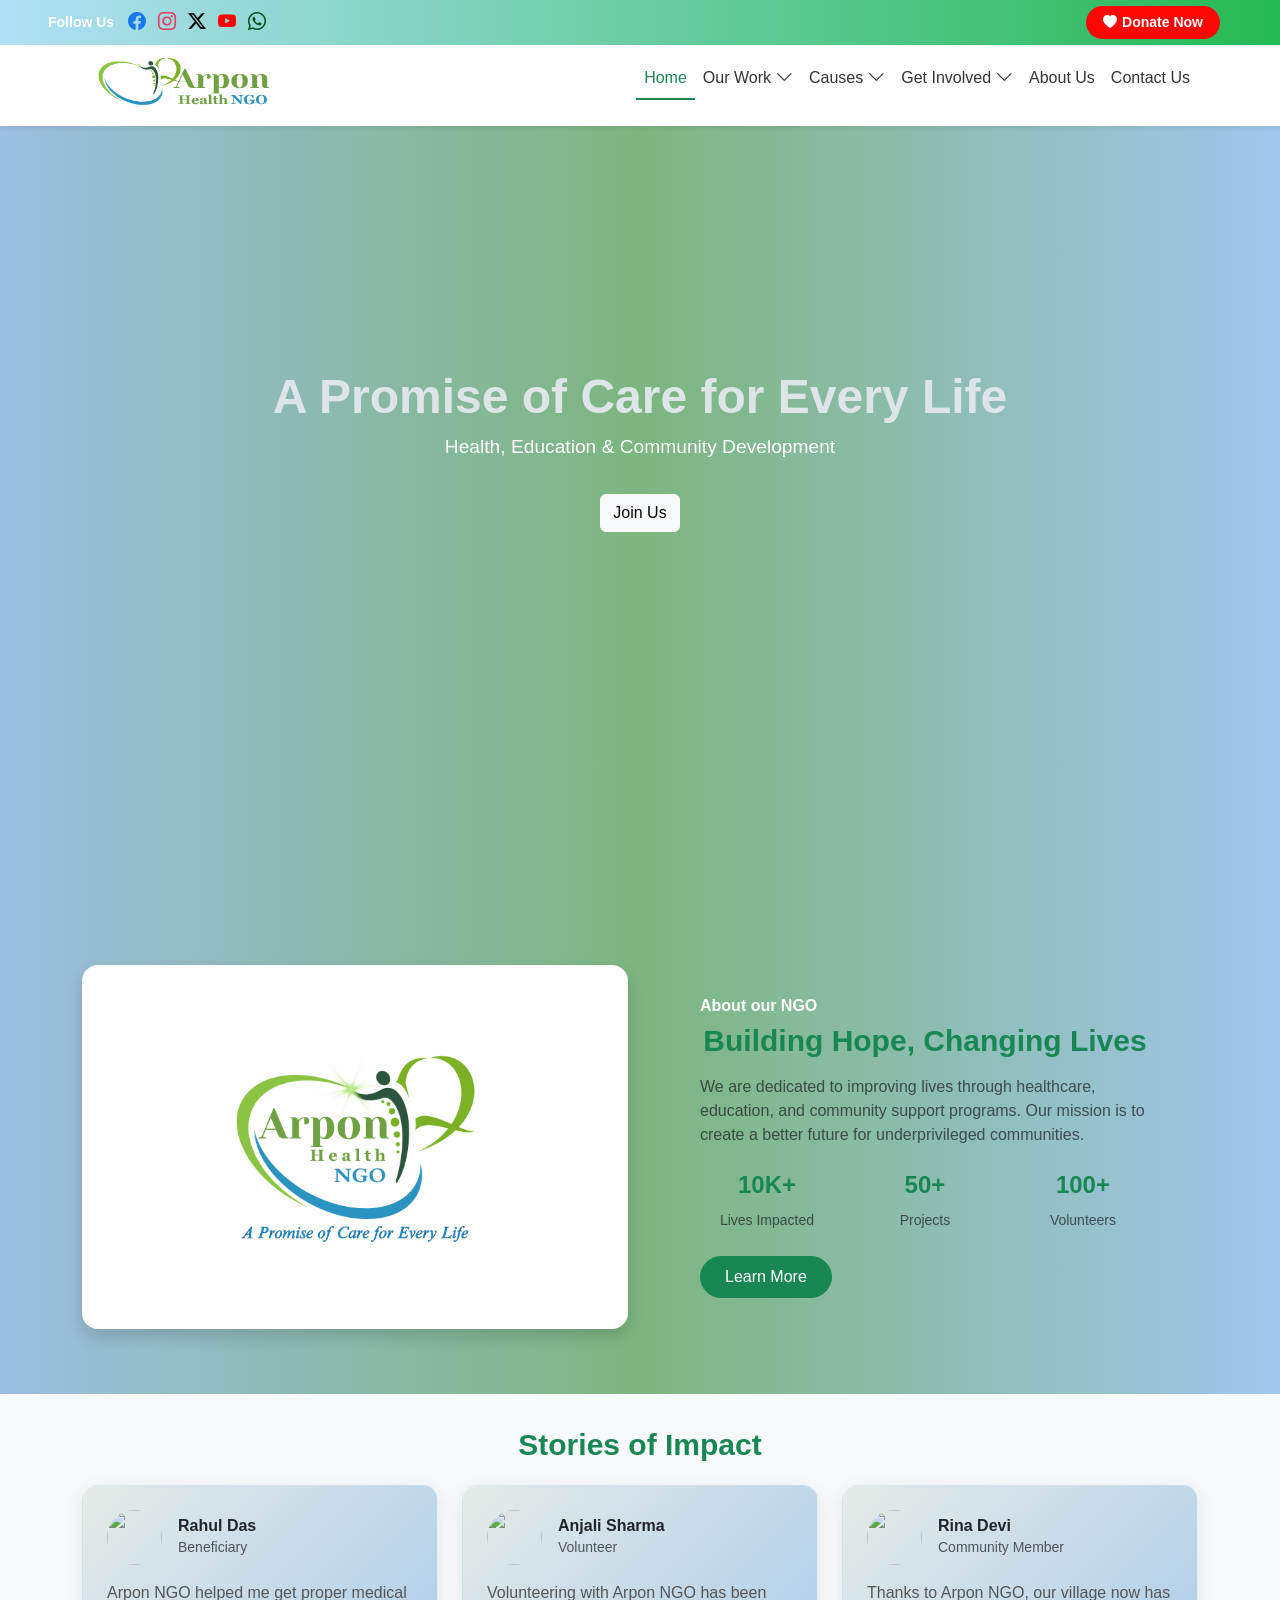
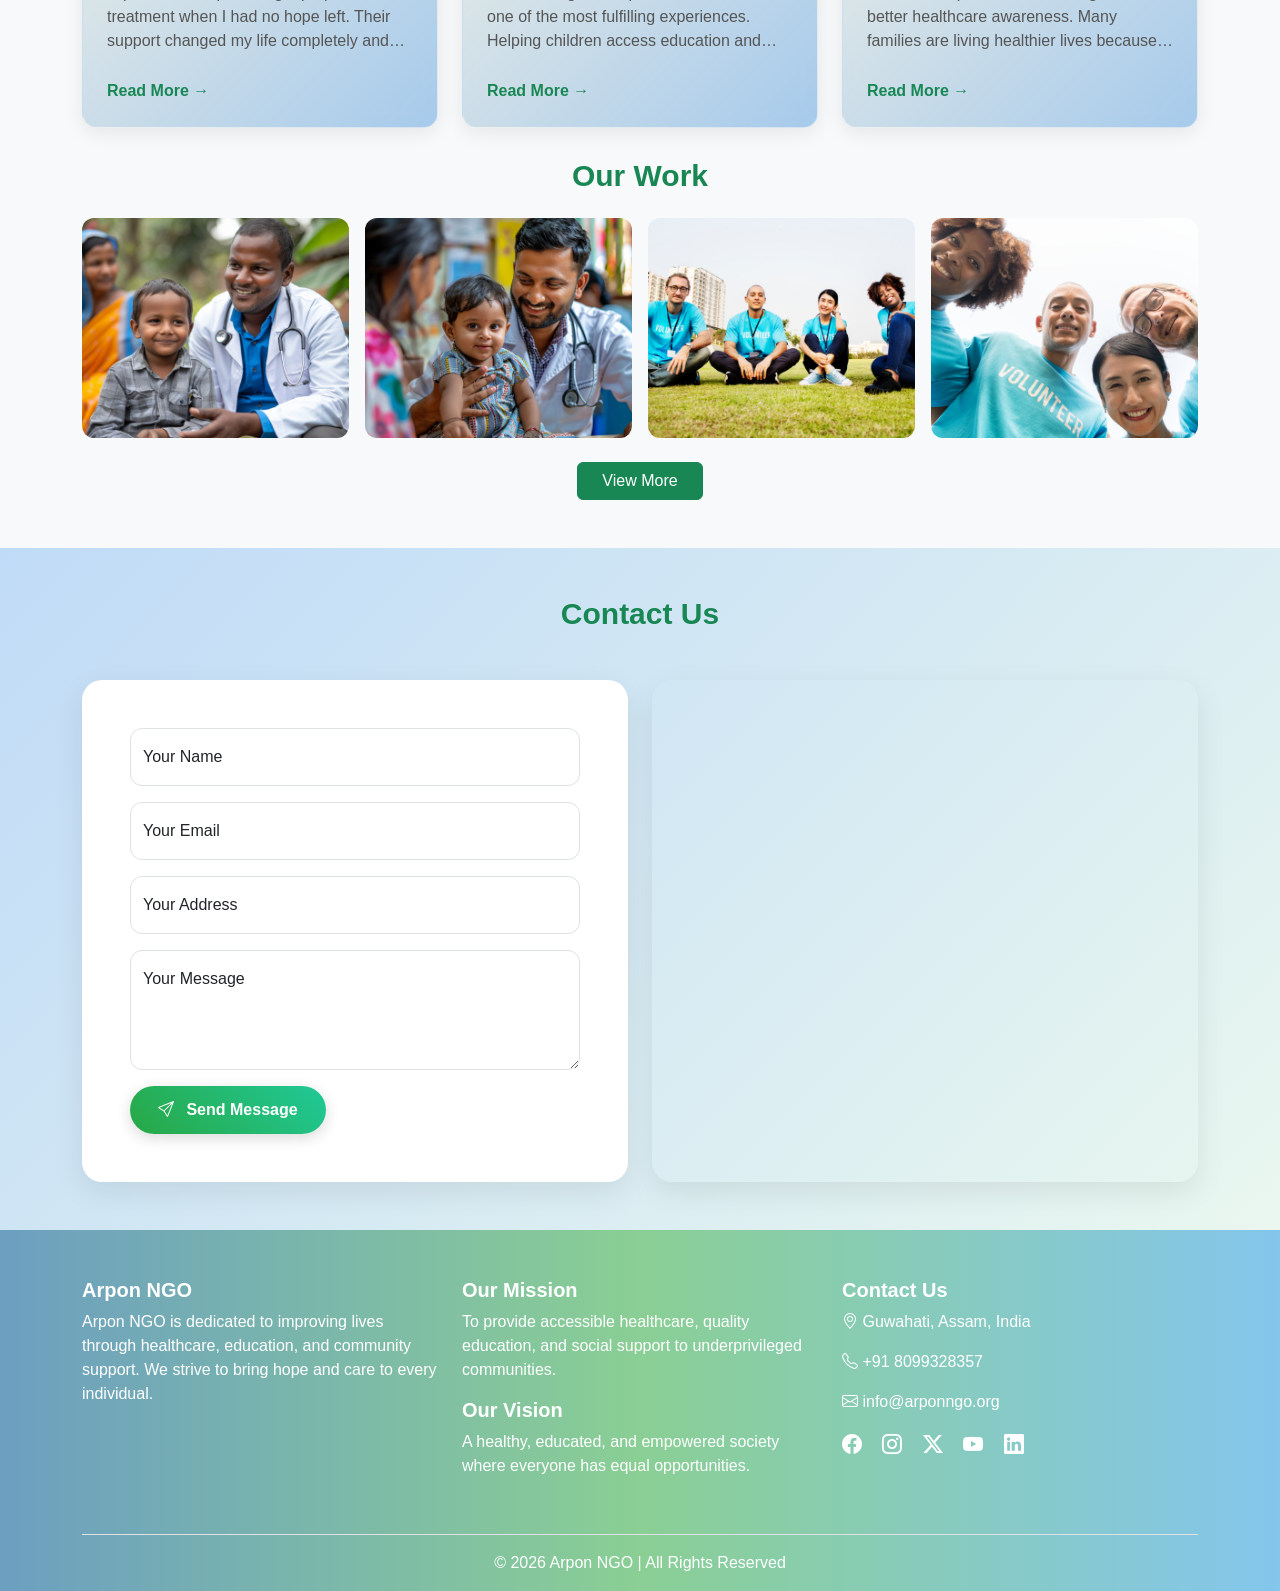
==== commit 3208978f: "updated" ====
--- a/index.html
+++ b/index.html
@@ -78,7 +78,7 @@
   <i class="bi bi-chevron-down ms-1 dropdown-arrow"></i>
 </a>
           <ul class="dropdown-menu">
-            <li><a class="dropdown-item" href="#">Healthcare</a></li>
+            <li><a class="dropdown-item" href="healthcare.html">Healthcare</a></li>
             <li><a class="dropdown-item" href="#">Education</a></li>
           </ul>
         </li>
@@ -103,7 +103,7 @@
         </li>
 
         <li class="nav-item">
-          <a class="nav-link" href="#contact">
+          <a class="nav-link" href="contactus.html">
             <i class="bi bi-envelope me-1 d-lg-none"></i> Contact Us
           </a>
         </li>
@@ -512,7 +512,7 @@
       <div class="col-md-4 mb-4">
         <h5 class="fw-bold">Contact Us</h5>
         <p><i class="bi bi-geo-alt"></i> Guwahati, Assam, India</p>
-        <p><i class="bi bi-telephone"></i> +91 98765 43210</p>
+        <p><i class="bi bi-telephone"></i> +91 8099328357</p>
         <p><i class="bi bi-envelope"></i> info@arponngo.org</p>
 
         <!-- Social Media -->
--- a/aseets/css/gallery.css
+++ b/aseets/css/gallery.css
@@ -6,9 +6,21 @@
 /* ===== TITLE ===== */
 h2 {
   color: #198754;
+  text-align: center;
+  font-weight: 700;
+  position: relative;
 }
 
+
+
 /* ===== TABS ===== */
+.nav-pills {
+  justify-content: center;
+  flex-wrap: wrap;
+  gap: 8px;
+  margin-top: -14px;
+}
+
 .nav-pills .nav-link {
   border-radius: 30px;
   padding: 8px 20px;
@@ -16,11 +28,50 @@
   color: #198754;
   margin: 5px;
   transition: 0.3s;
+  text-align: center;
 }
 
 .nav-pills .nav-link.active {
   background: #198754;
   color: #fff;
+}
+
+/* ===== MOBILE TAB FIX ===== */
+@media (max-width: 576px) {
+  .nav-pills {
+    justify-content: center !important;
+    margin-top: -14px;
+  }
+
+  .nav-pills .nav-item {
+    flex: 1 1 45%;
+    text-align: center;
+  }
+
+  .nav-pills .nav-link {
+    width: 100%;
+    padding: 8px;
+    font-size: 14px;
+    margin-left: 1px;
+  }
+
+  h2 {
+    font-size: 22px;
+  }
+}
+
+/* ===== TABLET ===== */
+@media (min-width: 577px) and (max-width: 991px) {
+  h2 {
+    font-size: 26px;
+  }
+}
+
+/* ===== DESKTOP ===== */
+@media (min-width: 992px) {
+  h2 {
+    font-size: 30px;
+  }
 }
 
 /* ===== GALLERY CARD ===== */
@@ -30,10 +81,11 @@
   border-radius: 15px;
   cursor: pointer;
 }
-/* ===== IMAGE FIX (CLEAN SINGLE RULE) ===== */
+
+/* ===== IMAGE FIX ===== */
 .gallery-img {
   width: 100%;
-  height: 140px;              /* Mobile default */
+  height: 140px;
   object-fit: cover;
   border-radius: 12px;
   transition: 0.4s;
@@ -88,24 +140,23 @@
   overflow: hidden;
 }
 
-/* ===== MODAL PERFECT FIX ===== */
+/* ===== MODAL ===== */
 .modal-dialog {
   max-width: 900px;
 }
 
-/* Dark background */
 .modal-content {
   background: rgb(42, 42, 43);
   border-radius: 12px;
   padding: 10px;
   text-align: center;
-  position: relative; /* added for proper button positioning */
+  position: relative;
 }
 
 /* IMAGE INSIDE MODAL */
 #modalImage {
   width: 100%;
-  max-height: 80vh;           /* Desktop perfect fit */
+  max-height: 80vh;
   object-fit: contain;
   border-radius: 10px;
 }
@@ -117,16 +168,16 @@
   font-size: 15px;
 }
 
-/*  FIXED Close button */
+/* Close button */
 .btn-close {
   position: absolute;
   top: 10px;
   right: 10px;
   border-radius: 50%;
   padding: 8px;
-  background-color: rgba(250, 255, 248, 0.986); /* FIXED: use background-color instead of background */
+  background-color: rgba(250, 255, 248, 0.986);
   opacity: 1;
-  filter: invert(1); /* ensures icon is visible */
+  filter: invert(1);
 }
 
 /* ===== MOBILE MODAL FIX ===== */
